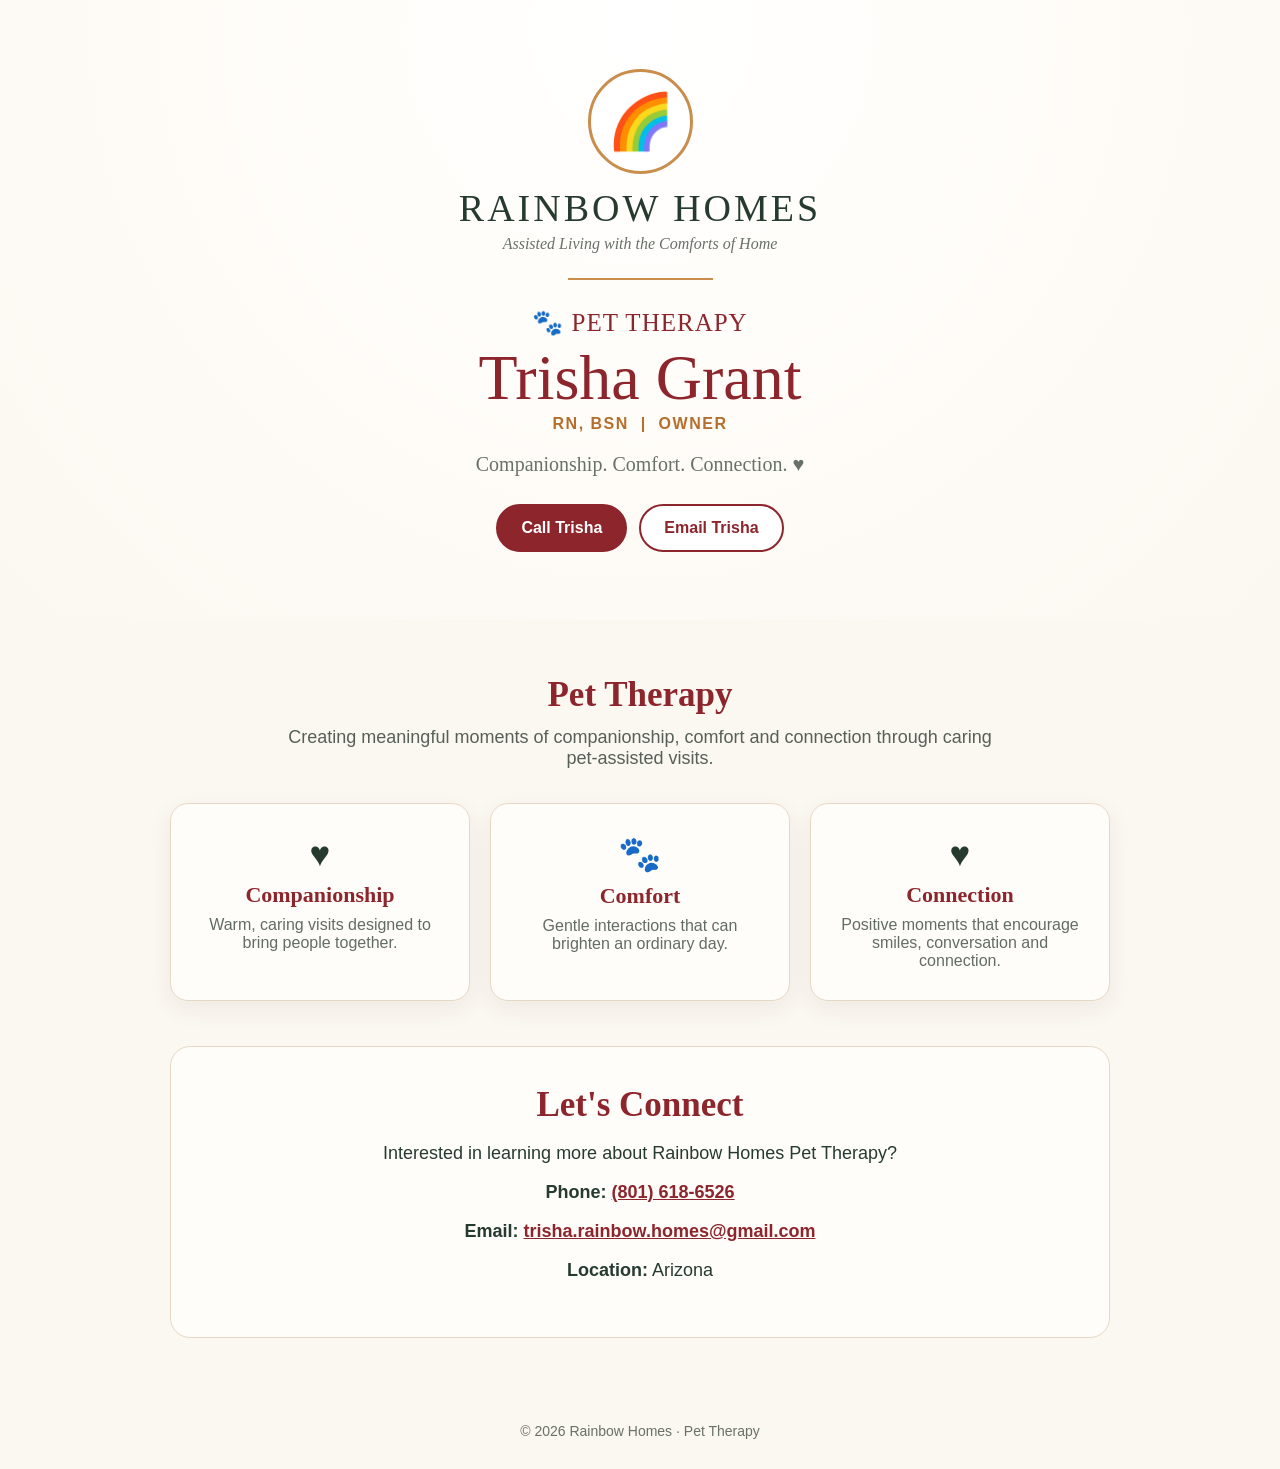
==== index.html @ e4aa1959 "Add files via upload" ====
<!DOCTYPE html>
<html lang="en">
<head>
<meta charset="UTF-8">
<meta name="viewport" content="width=device-width, initial-scale=1.0">
<title>Rainbow Homes | Pet Therapy</title>
<meta name="description" content="Rainbow Homes Pet Therapy with Trisha Grant, RN, BSN. Companionship, comfort and connection.">
<style>
:root{
  --cream:#fbf7f1;
  --paper:#fffdf9;
  --burgundy:#8d252c;
  --green:#263b2d;
  --gold:#c98d4c;
  --muted:#687168;
}
*{box-sizing:border-box}
html{scroll-behavior:smooth}
body{
  margin:0;background:var(--cream);color:var(--green);
  font-family:Arial,Helvetica,sans-serif;
}
.hero{
  min-height:620px;display:flex;align-items:center;justify-content:center;
  text-align:center;padding:55px 20px;
  background:radial-gradient(circle at 50% 5%,#fff 0,#fffdf9 38%,var(--cream) 100%);
}
.hero-inner{max-width:800px}
.logo-mark{
  width:105px;height:105px;margin:0 auto 12px;border:3px solid var(--gold);
  border-radius:50%;display:flex;align-items:center;justify-content:center;
  font-size:54px;background:#fff;
}
.brand{font-family:Georgia,serif;font-size:38px;letter-spacing:3px;margin:0}
.tagline{font-family:Georgia,serif;font-style:italic;color:var(--muted);margin:5px 0 25px}
.line{width:145px;height:2px;background:var(--gold);margin:0 auto 28px}
.pet{color:var(--burgundy);font-family:Georgia,serif;font-size:25px;letter-spacing:1px}
h1{
  margin:4px 0 0;color:var(--burgundy);font-size:64px;font-weight:400;
  font-family:"Brush Script MT","Segoe Script",cursive;
}
.credentials{font-weight:bold;letter-spacing:1.5px;color:#b56e2b;margin:0}
.motto{font-family:Georgia,serif;font-size:20px;color:var(--muted)}
.actions{display:flex;justify-content:center;gap:12px;flex-wrap:wrap;margin-top:28px}
.actions a{
  text-decoration:none;padding:13px 23px;border-radius:28px;font-weight:bold;
  border:2px solid var(--burgundy);color:var(--burgundy);background:#fff;
}
.actions a.primary{background:var(--burgundy);color:#fff}
main{max-width:980px;margin:auto;padding:55px 20px}
.section-title{text-align:center;color:var(--burgundy);font-family:Georgia,serif;font-size:35px;margin:0 0 12px}
.intro{text-align:center;max-width:720px;margin:0 auto 34px;font-size:18px;color:#566058}
.grid{display:grid;grid-template-columns:repeat(3,1fr);gap:20px}
.card{
  background:var(--paper);padding:30px 22px;text-align:center;border-radius:18px;
  border:1px solid #e6d8c6;box-shadow:0 8px 25px rgba(80,55,30,.07)
}
.icon{font-size:35px}
.card h3{color:var(--burgundy);font-family:Georgia,serif;font-size:22px;margin:8px 0}
.card p{margin:0;color:#626c64}
.contact{
  margin-top:45px;background:#fffdf9;border:1px solid #e6d8c6;border-radius:20px;
  padding:38px;text-align:center
}
.contact p{font-size:18px}
.contact a{color:var(--burgundy);font-weight:bold}
footer{text-align:center;padding:30px 20px;color:var(--muted);font-size:14px}
@media(max-width:700px){
  .brand{font-size:29px}.hero{min-height:auto;padding:45px 18px}
  h1{font-size:48px}.grid{grid-template-columns:1fr}
  .contact{padding:28px 18px}
}
</style>
</head>
<body>

<header class="hero">
  <div class="hero-inner">
    <div class="logo-mark" aria-label="Rainbow Homes">🌈</div>
    <p class="brand">RAINBOW HOMES</p>
    <p class="tagline">Assisted Living with the Comforts of Home</p>
    <div class="line"></div>
    <div class="pet">🐾 PET THERAPY</div>
    <h1>Trisha Grant</h1>
    <p class="credentials">RN, BSN&nbsp; | &nbsp;OWNER</p>
    <p class="motto">Companionship. Comfort. Connection. ♥</p>
    <div class="actions">
      <a class="primary" href="tel:+18016186526">Call Trisha</a>
      <a href="mailto:trisha.rainbow.homes@gmail.com">Email Trisha</a>
    </div>
  </div>
</header>

<main>
  <section>
    <h2 class="section-title">Pet Therapy</h2>
    <p class="intro">
      Creating meaningful moments of companionship, comfort and connection
      through caring pet-assisted visits.
    </p>

    <div class="grid">
      <article class="card">
        <div class="icon">♥</div>
        <h3>Companionship</h3>
        <p>Warm, caring visits designed to bring people together.</p>
      </article>
      <article class="card">
        <div class="icon">🐾</div>
        <h3>Comfort</h3>
        <p>Gentle interactions that can brighten an ordinary day.</p>
      </article>
      <article class="card">
        <div class="icon">♥</div>
        <h3>Connection</h3>
        <p>Positive moments that encourage smiles, conversation and connection.</p>
      </article>
    </div>
  </section>

  <section class="contact" id="contact">
    <h2 class="section-title">Let's Connect</h2>
    <p>Interested in learning more about Rainbow Homes Pet Therapy?</p>
    <p><strong>Phone:</strong> <a href="tel:+18016186526">(801) 618-6526</a></p>
    <p><strong>Email:</strong> <a href="mailto:trisha.rainbow.homes@gmail.com">trisha.rainbow.homes@gmail.com</a></p>
    <p><strong>Location:</strong> Arizona</p>
  </section>
</main>

<footer>
  © 2026 Rainbow Homes · Pet Therapy
</footer>
</body>
</html>
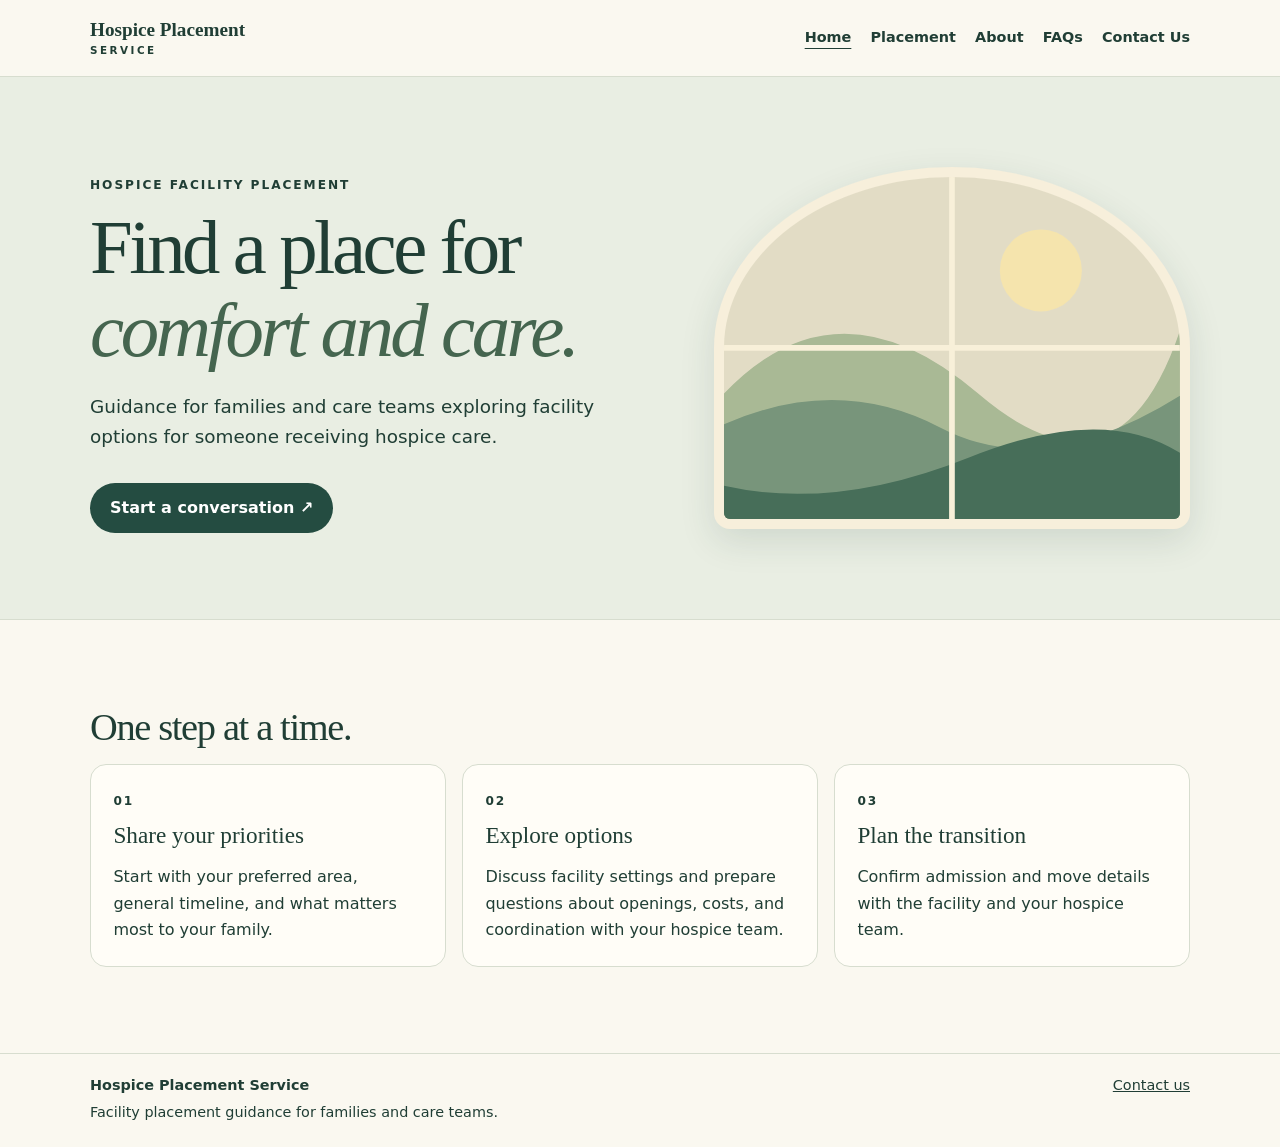
==== commit d8d2d5da: "Add files via upload" ====
--- a/index.html
+++ b/index.html
@@ -1,134 +1,5 @@
-<!DOCTYPE html>
-<html lang="en">
-<head>
-<meta charset="UTF-8">
-<meta name="viewport" content="width=device-width, initial-scale=1.0">
-<title>Rainbow Homes | Pet Therapy</title>
-<meta name="description" content="Rainbow Homes Pet Therapy with Trisha Grant, RN, BSN. Companionship, comfort and connection.">
-<style>
-:root{
-  --cream:#fbf7f1;
-  --paper:#fffdf9;
-  --burgundy:#8d252c;
-  --green:#263b2d;
-  --gold:#c98d4c;
-  --muted:#687168;
-}
-*{box-sizing:border-box}
-html{scroll-behavior:smooth}
-body{
-  margin:0;background:var(--cream);color:var(--green);
-  font-family:Arial,Helvetica,sans-serif;
-}
-.hero{
-  min-height:620px;display:flex;align-items:center;justify-content:center;
-  text-align:center;padding:55px 20px;
-  background:radial-gradient(circle at 50% 5%,#fff 0,#fffdf9 38%,var(--cream) 100%);
-}
-.hero-inner{max-width:800px}
-.logo-mark{
-  width:105px;height:105px;margin:0 auto 12px;border:3px solid var(--gold);
-  border-radius:50%;display:flex;align-items:center;justify-content:center;
-  font-size:54px;background:#fff;
-}
-.brand{font-family:Georgia,serif;font-size:38px;letter-spacing:3px;margin:0}
-.tagline{font-family:Georgia,serif;font-style:italic;color:var(--muted);margin:5px 0 25px}
-.line{width:145px;height:2px;background:var(--gold);margin:0 auto 28px}
-.pet{color:var(--burgundy);font-family:Georgia,serif;font-size:25px;letter-spacing:1px}
-h1{
-  margin:4px 0 0;color:var(--burgundy);font-size:64px;font-weight:400;
-  font-family:"Brush Script MT","Segoe Script",cursive;
-}
-.credentials{font-weight:bold;letter-spacing:1.5px;color:#b56e2b;margin:0}
-.motto{font-family:Georgia,serif;font-size:20px;color:var(--muted)}
-.actions{display:flex;justify-content:center;gap:12px;flex-wrap:wrap;margin-top:28px}
-.actions a{
-  text-decoration:none;padding:13px 23px;border-radius:28px;font-weight:bold;
-  border:2px solid var(--burgundy);color:var(--burgundy);background:#fff;
-}
-.actions a.primary{background:var(--burgundy);color:#fff}
-main{max-width:980px;margin:auto;padding:55px 20px}
-.section-title{text-align:center;color:var(--burgundy);font-family:Georgia,serif;font-size:35px;margin:0 0 12px}
-.intro{text-align:center;max-width:720px;margin:0 auto 34px;font-size:18px;color:#566058}
-.grid{display:grid;grid-template-columns:repeat(3,1fr);gap:20px}
-.card{
-  background:var(--paper);padding:30px 22px;text-align:center;border-radius:18px;
-  border:1px solid #e6d8c6;box-shadow:0 8px 25px rgba(80,55,30,.07)
-}
-.icon{font-size:35px}
-.card h3{color:var(--burgundy);font-family:Georgia,serif;font-size:22px;margin:8px 0}
-.card p{margin:0;color:#626c64}
-.contact{
-  margin-top:45px;background:#fffdf9;border:1px solid #e6d8c6;border-radius:20px;
-  padding:38px;text-align:center
-}
-.contact p{font-size:18px}
-.contact a{color:var(--burgundy);font-weight:bold}
-footer{text-align:center;padding:30px 20px;color:var(--muted);font-size:14px}
-@media(max-width:700px){
-  .brand{font-size:29px}.hero{min-height:auto;padding:45px 18px}
-  h1{font-size:48px}.grid{grid-template-columns:1fr}
-  .contact{padding:28px 18px}
-}
-</style>
-</head>
-<body>
-
-<header class="hero">
-  <div class="hero-inner">
-    <div class="logo-mark" aria-label="Rainbow Homes">🌈</div>
-    <p class="brand">RAINBOW HOMES</p>
-    <p class="tagline">Assisted Living with the Comforts of Home</p>
-    <div class="line"></div>
-    <div class="pet">🐾 PET THERAPY</div>
-    <h1>Trisha Grant</h1>
-    <p class="credentials">RN, BSN&nbsp; | &nbsp;OWNER</p>
-    <p class="motto">Companionship. Comfort. Connection. ♥</p>
-    <div class="actions">
-      <a class="primary" href="tel:+18016186526">Call Trisha</a>
-      <a href="mailto:trisha.rainbow.homes@gmail.com">Email Trisha</a>
-    </div>
-  </div>
-</header>
-
-<main>
-  <section>
-    <h2 class="section-title">Pet Therapy</h2>
-    <p class="intro">
-      Creating meaningful moments of companionship, comfort and connection
-      through caring pet-assisted visits.
-    </p>
-
-    <div class="grid">
-      <article class="card">
-        <div class="icon">♥</div>
-        <h3>Companionship</h3>
-        <p>Warm, caring visits designed to bring people together.</p>
-      </article>
-      <article class="card">
-        <div class="icon">🐾</div>
-        <h3>Comfort</h3>
-        <p>Gentle interactions that can brighten an ordinary day.</p>
-      </article>
-      <article class="card">
-        <div class="icon">♥</div>
-        <h3>Connection</h3>
-        <p>Positive moments that encourage smiles, conversation and connection.</p>
-      </article>
-    </div>
-  </section>
-
-  <section class="contact" id="contact">
-    <h2 class="section-title">Let's Connect</h2>
-    <p>Interested in learning more about Rainbow Homes Pet Therapy?</p>
-    <p><strong>Phone:</strong> <a href="tel:+18016186526">(801) 618-6526</a></p>
-    <p><strong>Email:</strong> <a href="mailto:trisha.rainbow.homes@gmail.com">trisha.rainbow.homes@gmail.com</a></p>
-    <p><strong>Location:</strong> Arizona</p>
-  </section>
-</main>
-
-<footer>
-  © 2026 Rainbow Homes · Pet Therapy
-</footer>
-</body>
-</html>
+<!doctype html>
+<html lang="en"><head><meta charset="utf-8"><meta name="viewport" content="width=device-width, initial-scale=1"><meta name="description" content="Guidance for families and care teams exploring facility options for someone receiving hospice care."><title>Home | Hospice Placement Service</title><link rel="stylesheet" href="styles.css"></head>
+<body><a class="skip" href="#main">Skip to content</a><header><div class="wrap head"><a class="brand" href="index.html">Hospice Placement <small>SERVICE</small></a><nav aria-label="Main navigation"><a href="index.html" aria-current="page">Home</a><a href="placement.html">Placement</a><a href="about.html">About</a><a href="faq.html">FAQs</a><a href="contact.html">Contact Us</a></nav></div></header>
+<main id="main"><section class="intro"><div class="wrap hero"><div><p class="eyebrow">Hospice facility placement</p><h1>Find a place for <em>comfort and care.</em></h1><p class="lede">Guidance for families and care teams exploring facility options for someone receiving hospice care.</p><a class="button" href="contact.html">Start a conversation <span aria-hidden="true">↗</span></a></div><div class="art" aria-hidden="true"><svg viewBox="0 0 400 300"><circle cx="278" cy="82" r="36" fill="#f5e4ad"/><path d="M0 190Q100 85 223 190T400 135V300H0Z" fill="#a9b995"/><path d="M0 217Q100 173 190 220T400 192V300H0Z" fill="#78957b"/><path d="M0 271Q98 293 215 246T400 242V300H0Z" fill="#476e59"/><path d="M200 0V300M0 150H400" stroke="#f8f0d9" stroke-width="5"/></svg></div></div></section><section class="wrap content"><h2>One step at a time.</h2><div class="cards"><article><small>01</small><h3>Share your priorities</h3><p>Start with your preferred area, general timeline, and what matters most to your family.</p></article><article><small>02</small><h3>Explore options</h3><p>Discuss facility settings and prepare questions about openings, costs, and coordination with your hospice team.</p></article><article><small>03</small><h3>Plan the transition</h3><p>Confirm admission and move details with the facility and your hospice team.</p></article></div></section></main>
+<footer><div class="wrap foot"><div><strong>Hospice Placement Service</strong><p>Facility placement guidance for families and care teams.</p></div><a href="contact.html">Contact us</a></div></footer></body></html>
--- a/styles.css
+++ b/styles.css
@@ -0,0 +1,7 @@
+
+:root{--ink:#203e35;--paper:#faf8f0;--line:#d7ddcf;--sage:#e9eee3}
+*{box-sizing:border-box}body{margin:0;background:var(--paper);color:var(--ink);font:1rem/1.65 system-ui,sans-serif}a{color:inherit}a:focus-visible,summary:focus-visible{outline:3px solid #985021;outline-offset:4px}.skip{position:absolute;top:-6rem;background:white;padding:.65rem}.skip:focus{top:1rem}
+.wrap{width:min(1100px,calc(100% - 3rem));margin:auto}.head,.foot{display:flex;justify-content:space-between;align-items:center;gap:1.25rem;padding-block:1.2rem}.brand{font:700 1.2rem Georgia,serif;text-decoration:none}.brand small{display:block;letter-spacing:.24em;font:700 .65rem system-ui;margin-top:.2rem}nav{display:flex;flex-wrap:wrap;gap:.45rem 1.2rem}nav a{font-size:.9rem;font-weight:650;text-decoration:none}nav a:hover,nav a[aria-current]{text-decoration:underline;text-underline-offset:.4em}
+.intro{background:var(--sage);border-block:1px solid var(--line)}.hero,.content{padding-block:clamp(2.7rem,7vw,5.4rem)}.hero:has(.art){display:grid;grid-template-columns:1.15fr 1fr;gap:clamp(2rem,6vw,5rem);align-items:center}.eyebrow,article small{font-size:.76rem;letter-spacing:.16em;text-transform:uppercase;font-weight:750}.lede{font-size:1.15rem;max-width:46ch}h1,h2,h3{font-family:Georgia,serif;font-weight:400;line-height:1.08;margin:0 0 1rem}h1{font-size:clamp(2.7rem,6vw,5rem);letter-spacing:-.045em}h1 em{color:#45654f}h2{font-size:clamp(1.85rem,3vw,2.8rem);letter-spacing:-.035em}h3{font-size:1.45rem;margin-top:.6rem}.art{border:10px solid #f7efdb;background:#e2dcc5;border-radius:50% 50% 1rem 1rem;overflow:hidden;box-shadow:0 12px 35px #203e3520}.art svg{display:block;width:100%}
+.button{display:inline-block;background:#244c41;color:white;border-radius:2rem;padding:.74rem 1.25rem;text-decoration:none;font-weight:650;margin-top:.75rem}.button:hover{background:#15362c}.cards{display:grid;grid-template-columns:repeat(3,1fr);gap:1rem}article{background:#fffdf7;border:1px solid var(--line);border-radius:1rem;padding:1.4rem}article p{margin-bottom:0}.content>p,.content>details{max-width:68ch}.content>p+h2,.content>article+h2,.cards+h2{margin-top:2.5rem}details{border-bottom:1px solid var(--line);padding:.9rem 0}summary{cursor:pointer;font-weight:650}details p{margin:.65rem 0 .1rem}.content>details+.button{margin-top:1.8rem}footer{border-top:1px solid var(--line)}.foot{align-items:start;font-size:.9rem}.foot p{margin:.2rem 0}
+@media(max-width:730px){.hero:has(.art),.cards{grid-template-columns:1fr}.head{align-items:start;flex-direction:column}.art{max-width:450px}}@media(max-width:400px){.wrap{width:calc(100% - 2rem)}nav{gap:.4rem .8rem}}
